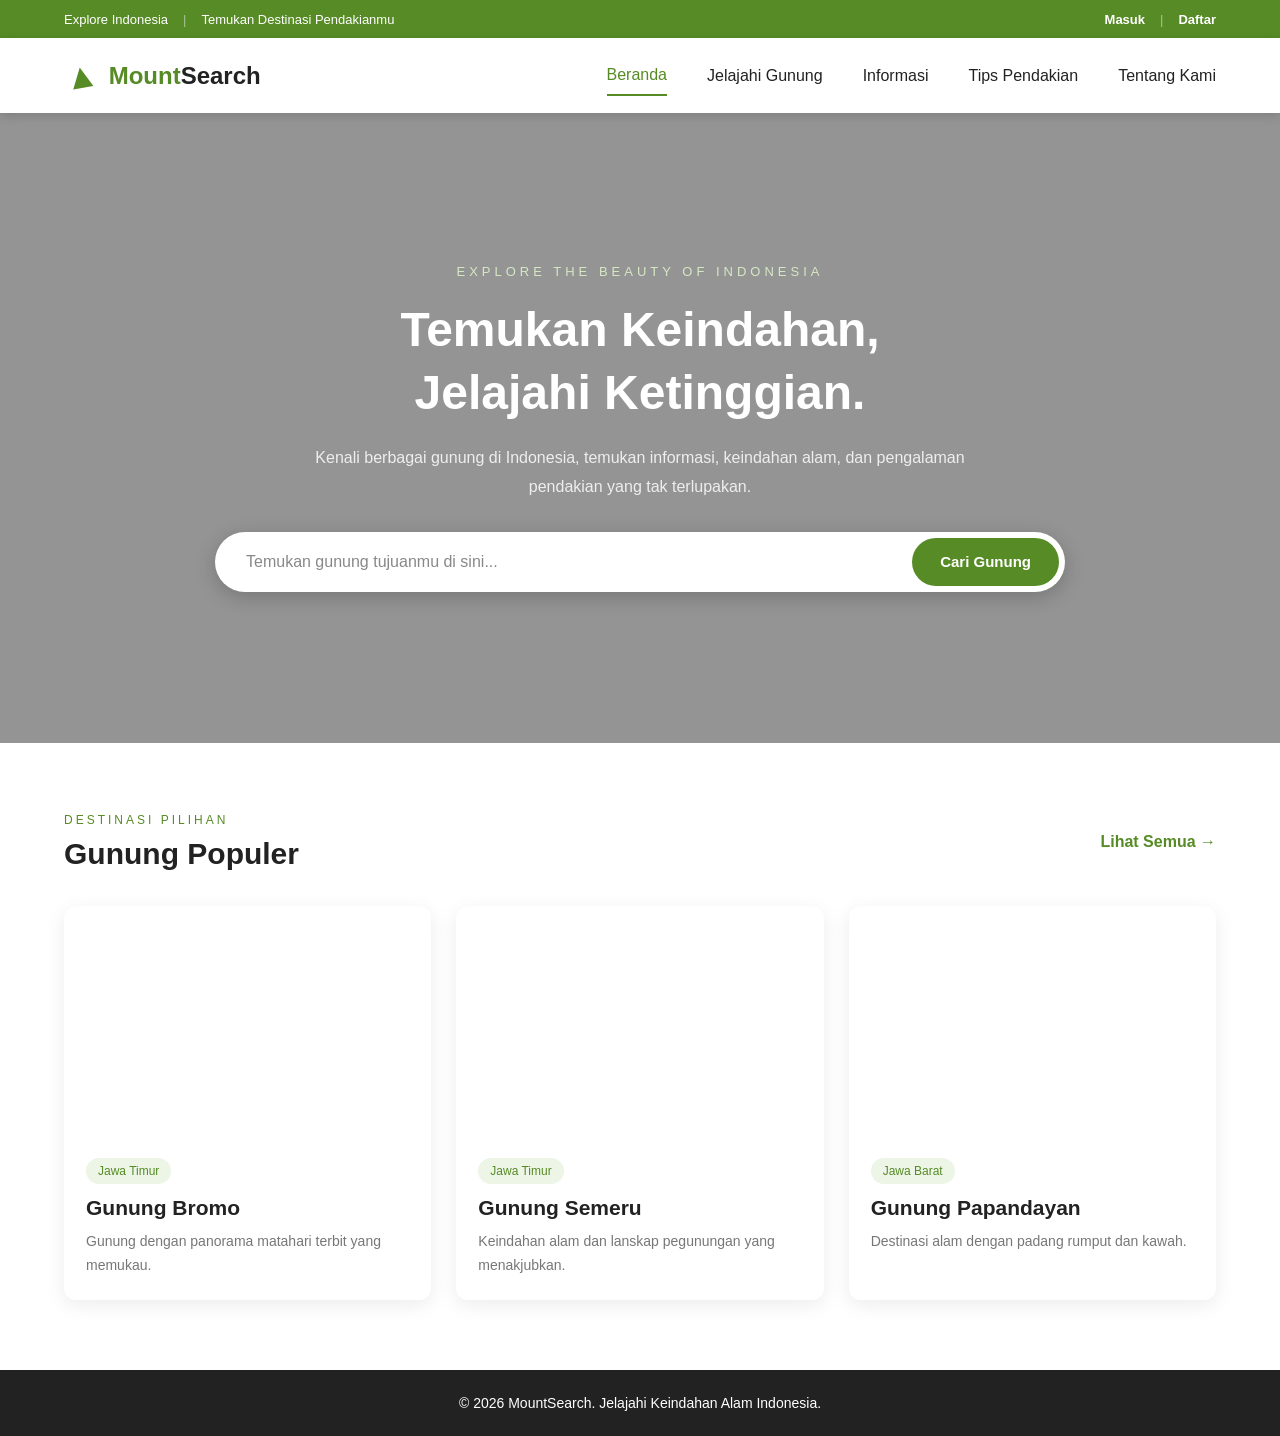
==== index.html @ c0d6a391 "Update project" ====
<!DOCTYPE html>
<html lang="id">
<head>
    <meta charset="UTF-8">
    <meta name="viewport" content="width=device-width, initial-scale=1.0">
    <title>MountSearch - Jelajahi Gunung Indonesia</title>

    <link rel="stylesheet" href="style.css">
</head>
<body>

    <!-- TOP BAR -->
    <div class="topbar">
        <div class="topbar-left">
            <span>Explore Indonesia</span>
            <span class="divider">|</span>
            <span>Temukan Destinasi Pendakianmu</span>
        </div>

        <div class="topbar-right">
            <a href="#">Masuk</a>
            <span class="divider">|</span>
            <a href="#">Daftar</a>
        </div>
    </div>

    <!-- NAVBAR -->
    <header class="navbar">

        <div class="logo">
            <div class="logo-icon">▲</div>
            <h1>Mount<span>Search</span></h1>
        </div>

        <nav>
            <a href="#" class="active">Beranda</a>
            <a href="#gunung">Jelajahi Gunung</a>
            <a href="#">Informasi</a>
            <a href="#">Tips Pendakian</a>
            <a href="#">Tentang Kami</a>
        </nav>

    </header>

    <!-- HERO SECTION -->
    <section class="hero">

        <div class="hero-overlay"></div>

        <div class="hero-content">

            <p class="hero-subtitle">
                EXPLORE THE BEAUTY OF INDONESIA
            </p>

            <h2>
                Temukan Keindahan,<br>
                Jelajahi Ketinggian.
            </h2>

            <p class="hero-description">
                Kenali berbagai gunung di Indonesia, temukan informasi,
                keindahan alam, dan pengalaman pendakian yang tak terlupakan.
            </p>

            <div class="search-container">
                <input
                    type="text"
                    placeholder="Temukan gunung tujuanmu di sini..."
                >

                <button type="button">
                    Cari Gunung
                </button>
            </div>

        </div>

    </section>

    <!-- POPULAR MOUNTAINS -->
    <section class="mountain-section" id="gunung">

        <div class="section-header">

            <div>
                <p class="section-subtitle">DESTINASI PILIHAN</p>
                <h2>Gunung Populer</h2>
            </div>

            <a href="#" class="see-all">
                Lihat Semua →
            </a>

        </div>

        <div class="mountain-container">

            <div class="mountain-card">
                <div class="mountain-image mountain-1"></div>

                <div class="mountain-info">
                    <span class="location">Jawa Timur</span>
                    <h3>Gunung Bromo</h3>
                    <p>Gunung dengan panorama matahari terbit yang memukau.</p>
                </div>
            </div>

            <div class="mountain-card">
                <div class="mountain-image mountain-2"></div>

                <div class="mountain-info">
                    <span class="location">Jawa Timur</span>
                    <h3>Gunung Semeru</h3>
                    <p>Keindahan alam dan lanskap pegunungan yang menakjubkan.</p>
                </div>
            </div>

            <div class="mountain-card">
                <div class="mountain-image mountain-3"></div>

                <div class="mountain-info">
                    <span class="location">Jawa Barat</span>
                    <h3>Gunung Papandayan</h3>
                    <p>Destinasi alam dengan padang rumput dan kawah.</p>
                </div>
            </div>

        </div>

    </section>

    <!-- FOOTER -->
    <footer>
        <p>© 2026 MountSearch. Jelajahi Keindahan Alam Indonesia.</p>
    </footer>

</body>
</html>
---- style.css ----
/* =========================
   RESET
========================= */

* {
    margin: 0;
    padding: 0;
    box-sizing: border-box;
}

html {
    scroll-behavior: smooth;
}

body {
    font-family: Arial, Helvetica, sans-serif;
    color: #222;
    background-color: #ffffff;
}

/* =========================
   TOP BAR
========================= */

.topbar {
    width: 100%;
    height: 38px;
    background-color: #568b25;
    color: white;

    display: flex;
    justify-content: space-between;
    align-items: center;

    padding: 0 5%;
    font-size: 13px;
}

.topbar-left,
.topbar-right {
    display: flex;
    align-items: center;
    gap: 15px;
}

.topbar a {
    color: white;
    text-decoration: none;
    font-weight: bold;
}

.divider {
    opacity: 0.5;
}

/* =========================
   NAVBAR
========================= */

.navbar {
    height: 75px;
    width: 100%;
    background-color: white;

    display: flex;
    justify-content: space-between;
    align-items: center;

    padding: 0 5%;

    box-shadow: 0 3px 10px rgba(0, 0, 0, 0.15);

    position: relative;
    z-index: 10;
}

/* LOGO */

.logo {
    display: flex;
    align-items: center;
    gap: 10px;
}

.logo-icon {
    color: #568b25;
    font-size: 35px;
    transform: rotate(-10deg);
}

.logo h1 {
    font-size: 24px;
    color: #568b25;
    font-weight: bold;
}

.logo h1 span {
    color: #222;
}

/* NAVIGATION */

.navbar nav {
    display: flex;
    align-items: center;
    gap: 40px;
}

.navbar nav a {
    text-decoration: none;
    color: #222;
    font-size: 16px;
    transition: 0.3s;
    padding: 10px 0;
}

.navbar nav a:hover {
    color: #568b25;
}

.navbar nav a.active {
    color: #568b25;
    border-bottom: 2px solid #568b25;
}

/* =========================
   HERO SECTION
========================= */

.hero {
    min-height: 525px;
    height: 70vh;

    background-image: url(
        "https://images.unsplash.com/photo-1464822759023-fed622ff2c3b?auto=format&fit=crop&w=1920&q=90"
    );

    background-size: cover;
    background-position: center;
    background-repeat: no-repeat;

    position: relative;

    display: flex;
    justify-content: center;
    align-items: center;

    text-align: center;
}

/* DARK OVERLAY */

.hero-overlay {
    position: absolute;
    inset: 0;

    background: rgba(0, 0, 0, 0.42);
}

/* HERO CONTENT */

.hero-content {
    position: relative;
    z-index: 2;

    width: 90%;
    max-width: 1000px;

    color: white;
}

.hero-subtitle {
    font-size: 13px;
    letter-spacing: 4px;
    margin-bottom: 20px;
    color: #d5e8c4;
}

.hero-content h2 {
    font-size: 48px;
    line-height: 1.3;
    font-weight: bold;

    margin-bottom: 20px;
}

.hero-description {
    font-size: 16px;
    line-height: 1.8;

    max-width: 700px;
    margin: 0 auto 30px;

    color: #eeeeee;
}

/* =========================
   SEARCH BAR
========================= */

.search-container {
    width: 100%;
    max-width: 850px;

    height: 60px;

    margin: auto;

    background-color: white;
    border-radius: 50px;

    display: flex;
    align-items: center;

    padding: 6px;

    box-shadow: 0 5px 20px rgba(0, 0, 0, 0.2);
}

.search-container input {
    flex: 1;

    height: 100%;
    border: none;
    outline: none;

    padding: 0 25px;

    font-size: 16px;
    color: #333;

    border-radius: 50px;
}

.search-container input::placeholder {
    color: #888;
}

.search-container button {
    height: 48px;
    padding: 0 28px;

    background-color: #568b25;
    color: white;

    border: none;
    border-radius: 50px;

    font-size: 15px;
    font-weight: bold;

    cursor: pointer;
    transition: 0.3s;
}

.search-container button:hover {
    background-color: #3e6c18;
}

/* =========================
   MOUNTAIN SECTION
========================= */

.mountain-section {
    padding: 70px 5%;
}

.section-header {
    display: flex;
    justify-content: space-between;
    align-items: center;

    margin-bottom: 35px;
}

.section-subtitle {
    font-size: 12px;
    letter-spacing: 3px;
    color: #568b25;

    margin-bottom: 10px;
}

.section-header h2 {
    font-size: 30px;
    color: #222;
}

.see-all {
    text-decoration: none;
    color: #568b25;
    font-weight: bold;
}

/* MOUNTAIN CARDS */

.mountain-container {
    display: grid;
    grid-template-columns: repeat(3, 1fr);
    gap: 25px;
}

.mountain-card {
    background-color: white;

    border-radius: 12px;
    overflow: hidden;

    box-shadow: 0 5px 20px rgba(0, 0, 0, 0.08);

    transition: 0.3s;
}

.mountain-card:hover {
    transform: translateY(-5px);
}

/* CARD IMAGES */

.mountain-image {
    height: 230px;

    background-size: cover;
    background-position: center;
}

.mountain-1 {
    background-image: url(
        "https://images.unsplash.com/photo-1500530855697-b586d89ba3ee?auto=format&fit=crop&w=900&q=85"
    );
}

.mountain-2 {
    background-image: url(
        "https://images.unsplash.com/photo-1464278533981-50106e617b1b?auto=format&fit=crop&w=900&q=85"
    );
}

.mountain-3 {
    background-image: url(
        "https://images.unsplash.com/photo-1470770841072-f978cf4d019e?auto=format&fit=crop&w=900&q=85"
    );
}

/* CARD CONTENT */

.mountain-info {
    padding: 22px;
}

.location {
    display: inline-block;

    font-size: 12px;
    color: #568b25;

    background-color: #edf5e7;

    padding: 6px 12px;
    border-radius: 20px;

    margin-bottom: 12px;
}

.mountain-info h3 {
    font-size: 21px;
    margin-bottom: 10px;
}

.mountain-info p {
    font-size: 14px;
    line-height: 1.7;
    color: #777;
}

/* =========================
   FOOTER
========================= */

footer {
    background-color: #222;
    color: white;

    text-align: center;

    padding: 25px;

    font-size: 14px;
}

/* =========================
   RESPONSIVE TABLET
========================= */

@media (max-width: 1000px) {

    .navbar {
        padding: 0 3%;
    }

    .navbar nav {
        gap: 20px;
    }

    .navbar nav a {
        font-size: 14px;
    }

    .hero-content h2 {
        font-size: 40px;
    }

    .mountain-container {
        grid-template-columns: repeat(2, 1fr);
    }

}

/* =========================
   RESPONSIVE MOBILE
========================= */

@media (max-width: 700px) {

    .topbar {
        padding: 0 15px;
        font-size: 11px;
    }

    .topbar-left span:nth-child(3) {
        display: none;
    }

    .navbar {
        height: auto;
        min-height: 70px;

        flex-direction: column;
        padding: 15px;
        gap: 20px;
    }

    .navbar nav {
        width: 100%;

        overflow-x: auto;

        justify-content: flex-start;
        gap: 25px;

        padding-bottom: 5px;
    }

    .navbar nav a {
        white-space: nowrap;
    }

    .hero {
        min-height: 500px;
        height: auto;
        padding: 70px 20px;
    }

    .hero-content h2 {
        font-size: 32px;
    }

    .hero-description {
        font-size: 14px;
    }

    .search-container {
        height: auto;
        flex-direction: column;

        background: transparent;
        box-shadow: none;
        gap: 10px;
    }

    .search-container input {
        height: 55px;
        width: 100%;
        background-color: white;
    }

    .search-container button {
        width: 100%;
        height: 50px;
    }

    .mountain-section {
        padding: 50px 20px;
    }

    .section-header h2 {
        font-size: 25px;
    }

    .mountain-container {
        grid-template-columns: 1fr;
    }

}
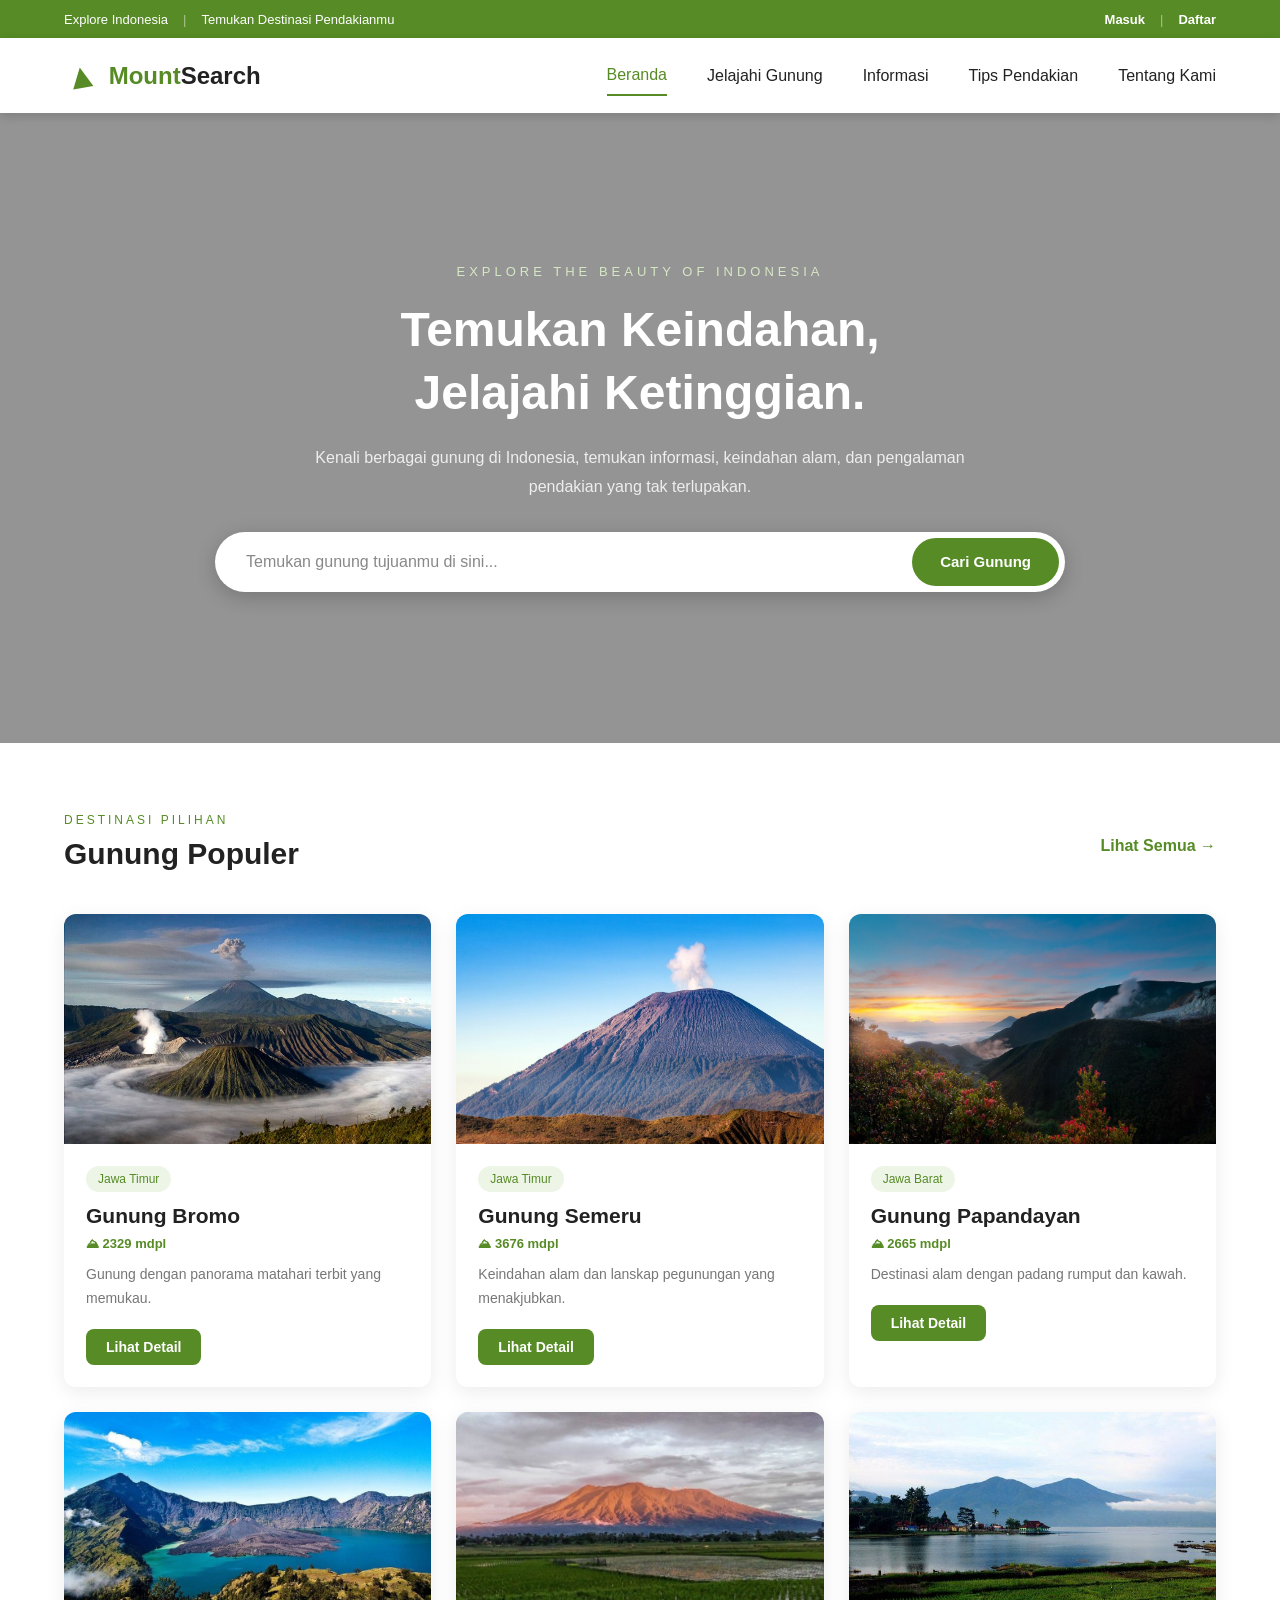
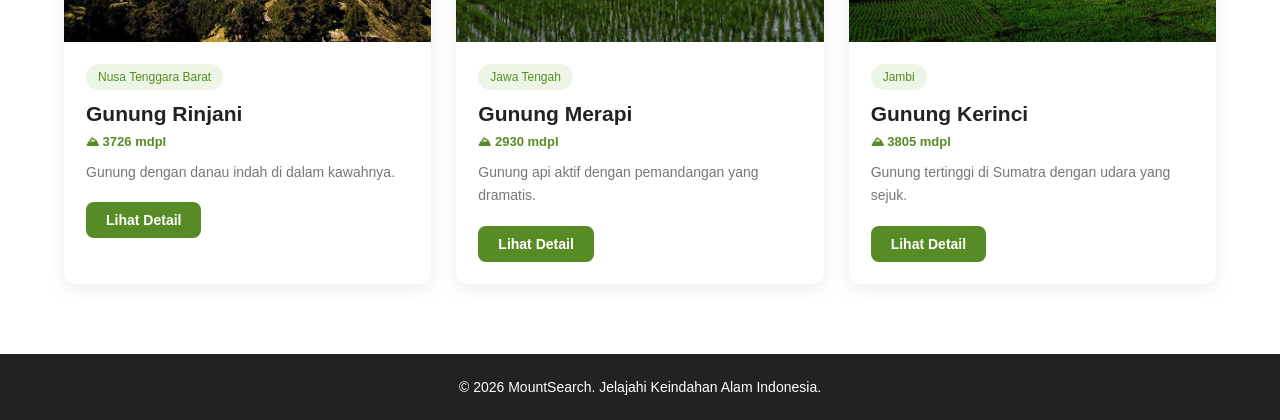
==== commit 33d7c06d: "update project 2" ====
--- a/index.html
+++ b/index.html
@@ -66,10 +66,17 @@
             <div class="search-container">
                 <input
                     type="text"
+                    id="searchInput"
                     placeholder="Temukan gunung tujuanmu di sini..."
+                    autocomplete="off"
                 >
 
-                <button type="button">
+                <!-- Tombol hapus pencarian (muncul saat ada input) -->
+                <button type="button" id="clearSearch" class="clear-search" aria-label="Hapus pencarian">
+                    &times;
+                </button>
+
+                <button type="button" id="searchButton">
                     Cari Gunung
                 </button>
             </div>
@@ -84,8 +91,9 @@
         <div class="section-header">
 
             <div>
-                <p class="section-subtitle">DESTINASI PILIHAN</p>
-                <h2>Gunung Populer</h2>
+                <p class="section-subtitle" id="sectionSubtitle">DESTINASI PILIHAN</p>
+                <h2 id="sectionTitle">Gunung Populer</h2>
+                <p class="results-count" id="resultsCount"></p>
             </div>
 
             <a href="#" class="see-all">
@@ -94,39 +102,8 @@
 
         </div>
 
-        <div class="mountain-container">
-
-            <div class="mountain-card">
-                <div class="mountain-image mountain-1"></div>
-
-                <div class="mountain-info">
-                    <span class="location">Jawa Timur</span>
-                    <h3>Gunung Bromo</h3>
-                    <p>Gunung dengan panorama matahari terbit yang memukau.</p>
-                </div>
-            </div>
-
-            <div class="mountain-card">
-                <div class="mountain-image mountain-2"></div>
-
-                <div class="mountain-info">
-                    <span class="location">Jawa Timur</span>
-                    <h3>Gunung Semeru</h3>
-                    <p>Keindahan alam dan lanskap pegunungan yang menakjubkan.</p>
-                </div>
-            </div>
-
-            <div class="mountain-card">
-                <div class="mountain-image mountain-3"></div>
-
-                <div class="mountain-info">
-                    <span class="location">Jawa Barat</span>
-                    <h3>Gunung Papandayan</h3>
-                    <p>Destinasi alam dengan padang rumput dan kawah.</p>
-                </div>
-            </div>
-
-        </div>
+        <!-- Daftar gunung dirender oleh script.js -->
+        <div class="mountain-container" id="mountainContainer"></div>
 
     </section>
 
@@ -135,5 +112,7 @@
         <p>© 2026 MountSearch. Jelajahi Keindahan Alam Indonesia.</p>
     </footer>
 
+    <script src="script.js"></script>
+
 </body>
 </html>
--- a/style.css
+++ b/style.css
@@ -257,6 +257,42 @@
     background-color: #3e6c18;
 }
 
+/* Tombol hapus (X) di dalam search bar */
+.clear-search {
+    display: none;
+
+    width: 36px;
+    height: 36px;
+
+    flex-shrink: 0;
+
+    margin-right: 6px;
+
+    background-color: #edf5e7;
+    color: #568b25;
+
+    border: none;
+    border-radius: 50%;
+
+    font-size: 22px;
+    line-height: 1;
+
+    cursor: pointer;
+    transition: 0.3s;
+}
+
+/* Kelas yang dipakai JavaScript untuk menampilkan tombol hapus */
+.clear-search.show {
+    display: flex;
+    align-items: center;
+    justify-content: center;
+}
+
+.clear-search:hover {
+    background-color: #568b25;
+    color: white;
+}
+
 /* =========================
    MOUNTAIN SECTION
 ========================= */
@@ -318,34 +354,37 @@
 /* CARD IMAGES */
 
 .mountain-image {
+    width: 100%;
     height: 230px;
 
-    background-size: cover;
-    background-position: center;
-}
-
-.mountain-1 {
-    background-image: url(
-        "https://images.unsplash.com/photo-1500530855697-b586d89ba3ee?auto=format&fit=crop&w=900&q=85"
-    );
-}
-
-.mountain-2 {
-    background-image: url(
-        "https://images.unsplash.com/photo-1464278533981-50106e617b1b?auto=format&fit=crop&w=900&q=85"
-    );
-}
-
-.mountain-3 {
-    background-image: url(
-        "https://images.unsplash.com/photo-1470770841072-f978cf4d019e?auto=format&fit=crop&w=900&q=85"
-    );
+    overflow: hidden;
+    background-color: #edf5e7;
+}
+
+/* Gambar gunung memakai elemen <img> agar mudah dikelola */
+.mountain-image img {
+    width: 100%;
+    height: 100%;
+
+    object-fit: cover;
+    object-position: center;
+
+    display: block;
+    transition: transform 0.4s ease;
+}
+
+/* Efek zoom halus saat card di-hover */
+.mountain-card:hover .mountain-image img {
+    transform: scale(1.08);
 }
 
 /* CARD CONTENT */
 
 .mountain-info {
     padding: 22px;
+
+    display: flex;
+    flex-direction: column;
 }
 
 .location {
@@ -360,17 +399,93 @@
     border-radius: 20px;
 
     margin-bottom: 12px;
+    align-self: flex-start;
 }
 
 .mountain-info h3 {
     font-size: 21px;
-    margin-bottom: 10px;
+    margin-bottom: 8px;
+}
+
+/* Tinggi gunung (mdpl) */
+.mountain-height {
+    display: inline-flex;
+    align-items: center;
+    gap: 6px;
+
+    font-size: 13px;
+    font-weight: bold;
+    color: #568b25;
+
+    margin-bottom: 12px;
 }
 
 .mountain-info p {
     font-size: 14px;
     line-height: 1.7;
     color: #777;
+
+    margin-bottom: 18px;
+}
+
+/* Tombol Lihat Detail */
+.detail-button {
+    align-self: flex-start;
+
+    margin-top: auto;
+
+    padding: 10px 20px;
+
+    background-color: #568b25;
+    color: white;
+
+    border: none;
+    border-radius: 8px;
+
+    font-size: 14px;
+    font-weight: bold;
+
+    cursor: pointer;
+    transition: 0.3s;
+}
+
+.detail-button:hover {
+    background-color: #3e6c18;
+}
+
+/* =========================
+   HASIL PENCARIAN / KOSONG
+   ========================= */
+
+.results-count {
+    font-size: 14px;
+    color: #777;
+    margin-top: 8px;
+}
+
+/* Pesan saat gunung tidak ditemukan */
+.not-found {
+    grid-column: 1 / -1;
+
+    text-align: center;
+
+    padding: 60px 20px;
+
+    background-color: #f7f9f4;
+    border-radius: 12px;
+
+    color: #555;
+}
+
+.not-found h3 {
+    font-size: 22px;
+    color: #222;
+    margin-bottom: 10px;
+}
+
+.not-found p {
+    font-size: 15px;
+    color: #777;
 }
 
 /* =========================
@@ -473,6 +588,8 @@
         height: auto;
         flex-direction: column;
 
+        position: relative;
+
         background: transparent;
         box-shadow: none;
         gap: 10px;
@@ -484,6 +601,20 @@
         background-color: white;
     }
 
+    /* Tombol hapus diposisikan di dalam input pada layar kecil */
+    .search-container .clear-search {
+        position: absolute;
+        top: 10px;
+        right: 15px;
+
+        width: 36px;
+        height: 36px;
+
+        margin: 0;
+
+        background-color: #f0f0f0;
+    }
+
     .search-container button {
         width: 100%;
         height: 50px;
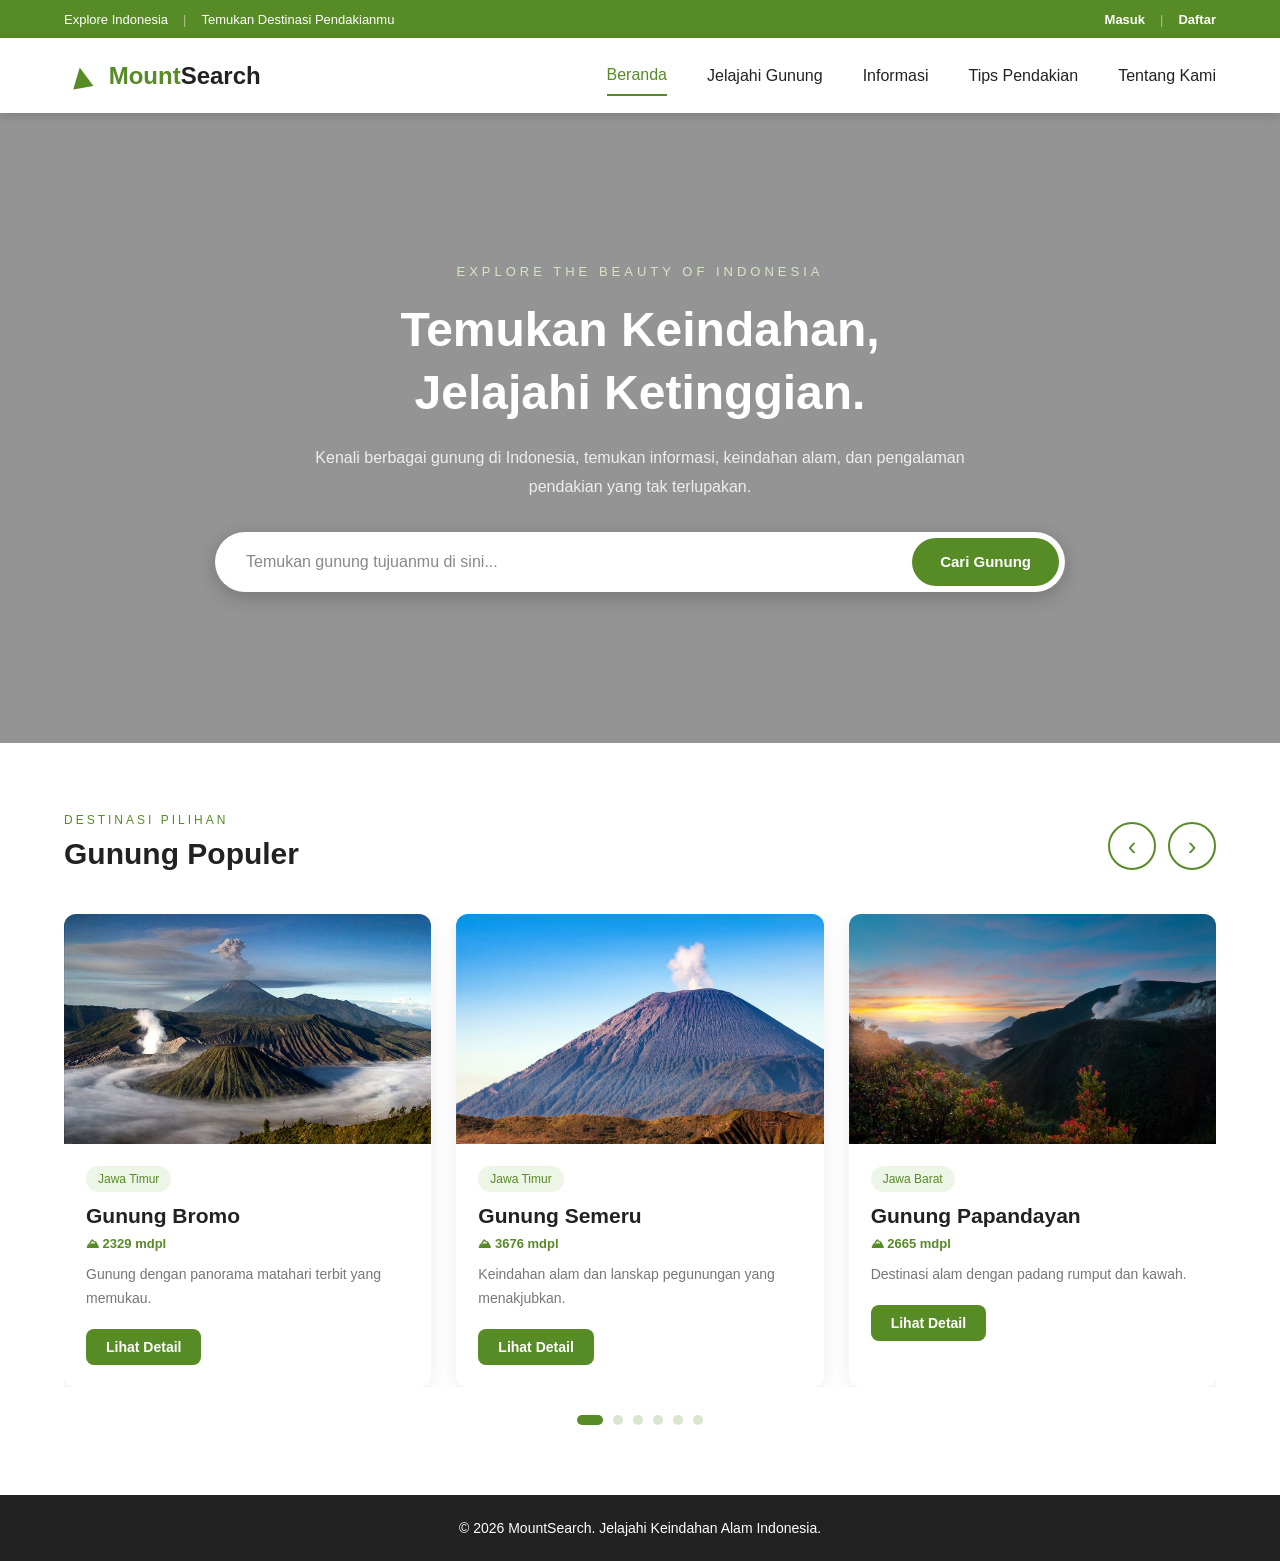
==== commit 297065e9: "Tambah halaman informasi dan perbarui index, script, serta style" ====
--- a/index.html
+++ b/index.html
@@ -33,9 +33,9 @@
         </div>
 
         <nav>
-            <a href="#" class="active">Beranda</a>
+            <a href="index.html" class="active">Beranda</a>
             <a href="#gunung">Jelajahi Gunung</a>
-            <a href="#">Informasi</a>
+            <a href="informasi.html">Informasi</a>
             <a href="#">Tips Pendakian</a>
             <a href="#">Tentang Kami</a>
         </nav>
@@ -96,15 +96,26 @@
                 <p class="results-count" id="resultsCount"></p>
             </div>
 
-            <a href="#" class="see-all">
-                Lihat Semua →
-            </a>
+            <!-- Tombol navigasi panah carousel -->
+            <div class="carousel-nav">
+                <button type="button" class="carousel-btn" id="prevBtn" aria-label="Sebelumnya">
+                    &#8249;
+                </button>
+                <button type="button" class="carousel-btn" id="nextBtn" aria-label="Berikutnya">
+                    &#8250;
+                </button>
+            </div>
 
         </div>
 
-        <!-- Daftar gunung dirender oleh script.js -->
-        <div class="mountain-container" id="mountainContainer"></div>
+        <!-- Viewport carousel: card dirender oleh script.js -->
+        <div class="carousel" id="carousel">
+            <div class="mountain-container" id="mountainContainer"></div>
+        </div>
 
+        <!-- Indikator titik carousel -->
+        <div class="carousel-dots" id="carouselDots"></div>
+ 
     </section>
 
     <!-- FOOTER -->
--- a/style.css
+++ b/style.css
@@ -330,13 +330,26 @@
 
 /* MOUNTAIN CARDS */
 
+/* Viewport carousel menyembunyikan card di luar layar */
+.carousel {
+    width: 100%;
+    overflow: hidden;
+}
+
 .mountain-container {
-    display: grid;
-    grid-template-columns: repeat(3, 1fr);
+    display: flex;
     gap: 25px;
+
+    /* Transisi geser yang halus */
+    transition: transform 0.5s ease;
+    will-change: transform;
 }
 
 .mountain-card {
+    /* Default desktop: 3 card terlihat */
+    flex: 0 0 calc((100% - 50px) / 3);
+    min-width: 0;
+
     background-color: white;
 
     border-radius: 12px;
@@ -344,11 +357,12 @@
 
     box-shadow: 0 5px 20px rgba(0, 0, 0, 0.08);
 
-    transition: 0.3s;
+    transition: transform 0.3s, box-shadow 0.3s;
 }
 
 .mountain-card:hover {
     transform: translateY(-5px);
+    box-shadow: 0 12px 28px rgba(0, 0, 0, 0.14);
 }
 
 /* CARD IMAGES */
@@ -465,7 +479,7 @@
 
 /* Pesan saat gunung tidak ditemukan */
 .not-found {
-    grid-column: 1 / -1;
+    flex: 0 0 100%;
 
     text-align: center;
 
@@ -475,6 +489,75 @@
     border-radius: 12px;
 
     color: #555;
+}
+
+/* =========================
+   CAROUSEL NAVIGATION & DOTS
+   ========================= */
+
+.carousel-nav {
+    display: flex;
+    gap: 12px;
+}
+
+.carousel-btn {
+    width: 48px;
+    height: 48px;
+
+    background-color: white;
+    color: #568b25;
+
+    border: 2px solid #568b25;
+    border-radius: 50%;
+
+    font-size: 26px;
+    line-height: 1;
+
+    cursor: pointer;
+    transition: 0.3s;
+}
+
+.carousel-btn:hover {
+    background-color: #568b25;
+    color: white;
+}
+
+.carousel-btn:disabled {
+    opacity: 0.35;
+    cursor: not-allowed;
+}
+
+.carousel-btn:disabled:hover {
+    background-color: white;
+    color: #568b25;
+}
+
+/* Indikator titik di bawah carousel */
+.carousel-dots {
+    display: flex;
+    justify-content: center;
+    gap: 10px;
+
+    margin-top: 28px;
+}
+
+.carousel-dot {
+    width: 10px;
+    height: 10px;
+
+    background-color: #d9e6cf;
+
+    border: none;
+    border-radius: 50%;
+
+    cursor: pointer;
+    transition: 0.3s;
+}
+
+.carousel-dot.active {
+    width: 26px;
+    border-radius: 6px;
+    background-color: #568b25;
 }
 
 .not-found h3 {
@@ -525,8 +608,9 @@
         font-size: 40px;
     }
 
-    .mountain-container {
-        grid-template-columns: repeat(2, 1fr);
+    .mountain-card {
+        /* Tablet: 2 card terlihat */
+        flex: 0 0 calc((100% - 25px) / 2);
     }
 
 }
@@ -628,8 +712,15 @@
         font-size: 25px;
     }
 
-    .mountain-container {
-        grid-template-columns: 1fr;
+    .mountain-card {
+        /* Mobile: 1 card terlihat */
+        flex: 0 0 100%;
+    }
+
+    .carousel-btn {
+        width: 42px;
+        height: 42px;
+        font-size: 22px;
     }
 
 }
